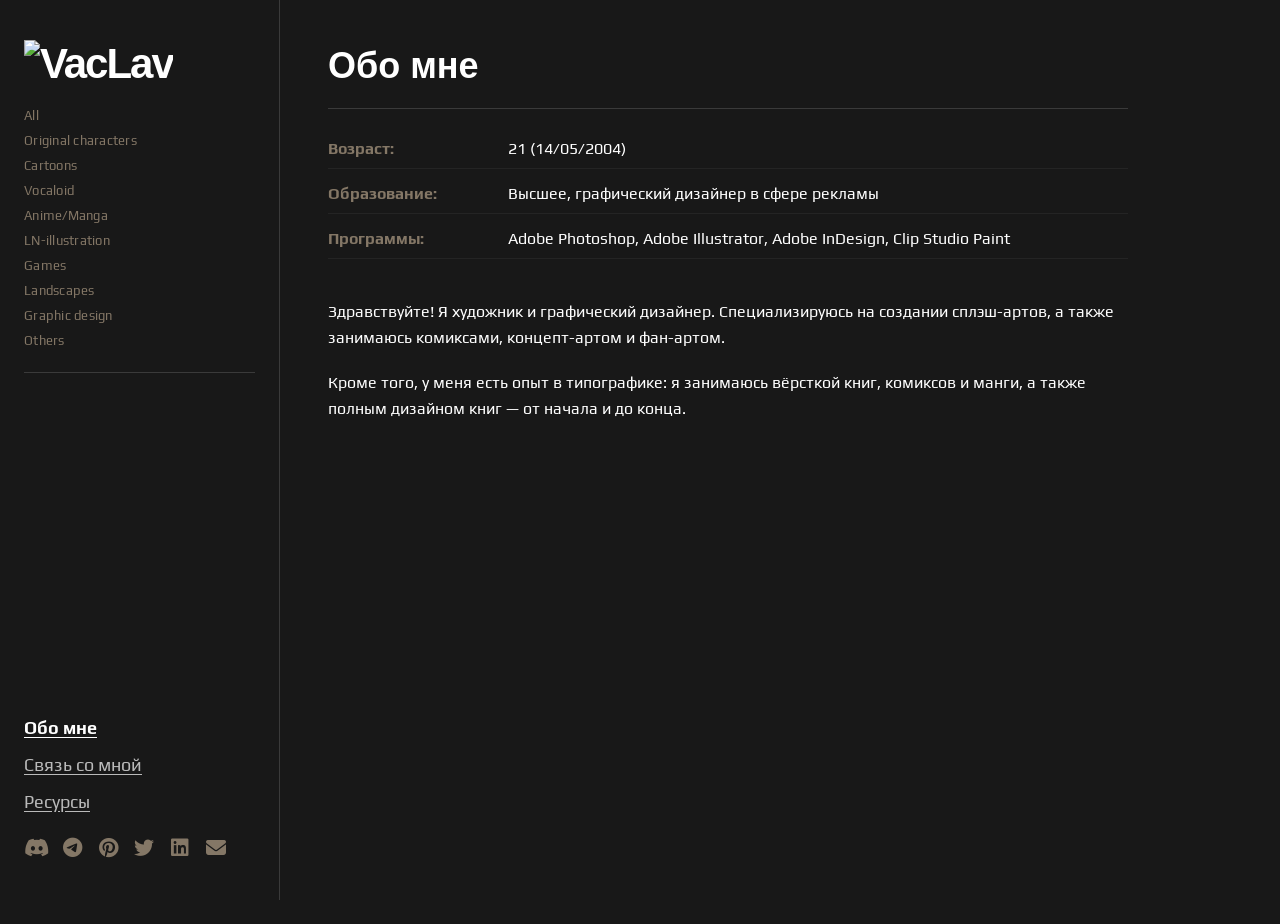
==== about.html @ 6098d991 "Add files via upload" ====
<!DOCTYPE html>
<html lang="en">
<head>
  <meta charset="UTF-8">
  <meta name="viewport" content="width=device-width, initial-scale=1.0">
  <title>VacLav | About</title>
  <link rel="preconnect" href="https://fonts.googleapis.com">
  <link rel="preconnect" href="https://fonts.gstatic.com" crossorigin>
  <link href="https://fonts.googleapis.com/css2?family=Post+No+Bills+Colombo:wght@400;600&family=Play:wght@400;700&display=swap" rel="stylesheet">
  <link rel="stylesheet" href="https://cdnjs.cloudflare.com/ajax/libs/font-awesome/6.4.0/css/all.min.css">
  <link rel="stylesheet" href="css/styles.css">
</head>
<body class="about-page">

<div class="container">

  <!-- LEFT PANEL - Sidebar -->
  <aside class="sidebar">
  <h1 class="name" onclick="window.location.href='index.html';" style="cursor: pointer; border-bottom: none; padding: 0; margin-bottom: 20px;">
  <img src="images/Title.svg" alt="VacLav" style="width: 100%; max-width: 180px; height: auto;">
</h1>

    <div class="categories">
      <a href="index.html#/tag/all" class="category-link">All</a>
      <a href="index.html#/tag/original-characters" class="category-link">Original characters</a>
      <a href="index.html#/tag/cartoons" class="category-link">Cartoons</a>
      <a href="index.html#/tag/vocaloid" class="category-link">Vocaloid</a>
      <a href="index.html#/tag/anime-manga" class="category-link">Anime/Manga</a>
      <a href="index.html#/tag/ln-illustration" class="category-link">LN-illustration</a>
      <a href="index.html#/tag/games" class="category-link">Games</a>
      <a href="index.html#/tag/landscapes" class="category-link">Landscapes</a>
      <a href="index.html#/tag/graphic-design" class="category-link">Graphic design</a>
      <a href="index.html#/tag/others" class="category-link">Others</a>
    </div>

    <div class="spacer"></div>

    <nav class="main-nav">
      <a href="about.html" class="nav-link active-page">Обо мне</a>
      <a href="contact.html" class="nav-link">Связь со мной</a>
      <a href="resources.html" class="nav-link">Ресурсы</a>
    </nav>

    <!-- Social Icons -->
<div class="social-icons">
  <a href="https://discord.gg/jYSVGRtmV" class="social-link" aria-label="Discord">
    <i class="fa-brands fa-discord"></i>
  </a>

  <a href="https://t.me/VacLav_2348" class="social-link" aria-label="Telegram">
    <i class="fa-brands fa-telegram"></i>
  </a>

  <a href="https://ru.pinterest.com/vaclav2348/" class="social-link" aria-label="Pinterest">
    <i class="fa-brands fa-pinterest"></i>
  </a>

  <a href="https://x.com/vaclav2348" class="social-link" aria-label="Twitter">
    <i class="fa-brands fa-twitter"></i>
  </a>

  <a href="https://www.youtube.com/watch?v=dQw4w9WgXcQ" class="social-link" aria-label="LinkedIn">
    <i class="fa-brands fa-linkedin"></i>
  </a>

  <a href="mailto:vacslag@gmail.com" class="social-link" aria-label="Gmail">
  <i class="fa-solid fa-envelope"></i>
  </a>
</div>
  </aside>

  <!-- RIGHT PANEL - About content -->
  <main class="content">
    <div class="page-content">
      <h2 class="page-title">Обо мне</h2>
      
      <div class="info-block">
        <div class="info-item">
          <span class="info-label">Возраст:</span>
          <span class="info-value">21 (14/05/2004)</span>
        </div>
        <div class="info-item">
          <span class="info-label">Образование:</span>
          <span class="info-value">Высшее, графический дизайнер в сфере рекламы</span>
        </div>
        <div class="info-item">
          <span class="info-label">Программы:</span>
          <span class="info-value">Adobe Photoshop, Adobe Illustrator, Adobe InDesign, Clip Studio Paint</span>
        </div>
      </div>
      
      <div class="about-text">
        <p>Здравствуйте! Я художник и графический дизайнер. Специализируюсь на создании сплэш-артов, а также занимаюсь комиксами, концепт-артом и фан-артом.</p>
        <p>Кроме того, у меня есть опыт в типографике: я занимаюсь вёрсткой книг, комиксов и манги, а также полным дизайном книг — от начала и до конца.</p>
      </div>
    </div>
  </main>

</div>
<footer class="mobile-footer">
    <nav class="mobile-nav">
      <a href="index.html" class="nav-link">Главная</a>
      <a href="contact.html" class="nav-link">Связь со мной</a>
    </nav>
    <div class="mobile-socials">
  <a href="https://discord.gg/jYSVGRtmV" class="social-link" aria-label="Discord">
    <i class="fa-brands fa-discord"></i>
  </a>

  <a href="https://t.me/VacLav_2348" class="social-link" aria-label="Telegram">
    <i class="fa-brands fa-telegram"></i>
  </a>

  <a href="https://ru.pinterest.com/vaclav2348/" class="social-link" aria-label="Pinterest">
    <i class="fa-brands fa-pinterest"></i>
  </a>

  <a href="https://x.com/vaclav2348" class="social-link" aria-label="Twitter">
    <i class="fa-brands fa-twitter"></i>
  </a>

  <a href="https://www.youtube.com/watch?v=dQw4w9WgXcQ" class="social-link" aria-label="LinkedIn">
    <i class="fa-brands fa-linkedin"></i>
  </a>

  <a href="mailto:vacslag@gmail.com" class="social-link" aria-label="Gmail">
  <i class="fa-solid fa-envelope"></i>
    </div>
    <p class="copyright">© 2026 VacLav Portfolio</p>
  </footer>
</body>
</html>
---- css/styles.css ----
/* ========== CSS VARIABLES ========== */
:root {
  --color-bg:     #181818;
  --color-accent: rgba(132, 119, 102, 1);
  --color-white:  rgba(255, 255, 255, 1);
  --color-border: rgba(255, 255, 255, 0.15);
  --font-display: 'Post No Bills Colombo', sans-serif;
  --font-body:    'Play', sans-serif;
  --gap:          12px;
}

/* ========== LOCAL FONT FACES ========== */
@font-face {
  font-family: 'Post No Bills Colombo';
  src: url('fonts/post-no-bills-colombo.woff2') format('woff2'),
       url('fonts/post-no-bills-colombo.woff') format('woff');
  font-weight: normal;
  font-style: normal;
}

@font-face {
  font-family: 'Play';
  src: url('fonts/play.woff2') format('woff2'),
       url('fonts/play.woff') format('woff');
  font-weight: normal;
  font-style: normal;
}

/* ========== RESET ========== */
* {
  margin: 0;
  padding: 0;
  box-sizing: border-box;
}

body {
  background-color: var(--color-bg);
  font-family: var(--font-body);
  color: var(--color-white);
  /* Позволяем странице скроллиться по вертикали */
  overflow-y: auto; 
  min-height: 100vh;
}

/* ========== LAYOUT ========== */
.container {
  display: flex;
  width: 100%;
  max-width: 1400px;
  margin: 0 auto;
  /* Убираем жесткое ограничение высоты для бесконечного скролла */
  min-height: 100vh;
}

/* ========== SIDEBAR ========== */
.sidebar {
  width: 280px;
  background-color: var(--color-bg);
  padding: 40px 24px;
  /* Сайдбар остается на месте при прокрутке контента */
  position: sticky;
  top: 0;
  height: 100vh; 
  display: flex;
  flex-direction: column;
    border-right: 1px solid var(--color-border);
}

.name {
  font-family: var(--font-display);
  font-size: 42px;
  font-weight: 600;
  letter-spacing: -2px;
  margin-bottom: 20px;
  padding-bottom: 20px;
  border-bottom: 1px solid var(--color-border);
}

/* ========== CATEGORIES ========== */
.categories {
  display: flex;
  flex-direction: column;
  gap: 10px;
  padding-bottom: 24px;
  border-bottom: 1px solid var(--color-border);
}

.category-link {
  color: var(--color-accent);
  text-decoration: none;
  font-size: 13px;
  letter-spacing: 0.02em;
  transition: color 0.2s;
}

.category-link:hover {
  color: var(--color-white);
}

.category-link.active {
  color: var(--color-white);
  font-weight: 700;
}

/* ========== SPACER ========== */
.spacer { flex: 1; }

/* ========== NAVIGATION ========== */
.main-nav {
  display: flex;
  flex-direction: column;
  gap: 16px;
  margin-bottom: 24px;
}

.main-nav .nav-link {
  color: var(--color-white);
  text-decoration: underline;
  text-underline-offset: 3px;
  font-size: 18px;
  opacity: 0.7;
  transition: opacity 0.2s;
}

.main-nav .nav-link:hover {
  opacity: 1;
}

.main-nav .nav-link.active-page {
  opacity: 1;
  font-weight: 700;
}

/* ========== SOCIAL ICONS ========== */
.social-icons {
  display: flex;
  flex-direction: row;
  flex-wrap: wrap;
  gap: 12px;
}

.social-link {
  color: var(--color-accent);
  display: flex;
  align-items: center;
  justify-content: center;
  width: 24px;
  height: 24px;
  transition: color 0.2s, transform 0.2s;
}

.social-link svg {
  width: 100%;
  height: 100%;
}

.social-link:hover {
  color: var(--color-white);
  transform: translateY(-2px);
}

/* ========== MAIN CONTENT ========== */
.content {
  flex: 1;
  padding: 45px 48px;
  /* Контент растет вниз в зависимости от количества элементов */
  height: auto; 
}

/* ========== FLEX GALLERY ========== */
.flex-gallery {
  display: flex;
  gap: var(--gap);
  width: 100%;
  /* Выравниваем элементы по верхнему краю, чтобы колонки не растягивались искусственно */
  align-items: flex-start;
}

/* Колонки */
.gallery-column {
  display: flex;
  flex-direction: column;
  flex: 1; /* Равномерно делят пространство */
  gap: var(--gap);
}

.flex-gallery {
  display: flex;
  gap: var(--gap);
  align-items: flex-start; 
  width: 100%;
}

.gallery-column {
  display: flex;
  flex-direction: column;
  flex: 1;
  gap: var(--gap);
}

.gallery-item {
  width: 100%;
  height: auto;
  display: block;
  border-radius: 8px;
  background-color: #1f1f1f; 
  transition: transform 0.3s ease, box-shadow 0.3s ease;
}

.gallery-item:hover {
  transform: translateY(-4px);
  box-shadow: 0 10px 24px rgba(0, 0, 0, 0.4);
}

/* ========== СТИЛИ ДЛЯ ВТОРОСТЕПЕННЫХ СТРАНИЦ (About/Contact) ========== */
.page-content {
  max-width: 800px;
  margin: 0;
}

.page-title {
  font-family: var(--font-display);
  font-size: 36px;
  font-weight: 600;
  margin-bottom: 30px;
  margin-top: 0;
  padding-bottom: 21px;
  border-bottom: 1px solid var(--color-border);
}

.info-block {
  display: flex;
  flex-direction: column;
  gap: 15px;
  margin-bottom: 40px;
}

.info-item {
  display: flex;
  border-bottom: 1px solid rgba(255, 255, 255, 0.05);
  padding-bottom: 10px;
}

.info-label {
  width: 180px;
  flex-shrink: 0;
  color: var(--color-accent);
  font-weight: bold;
}

.about-text p {
  font-family: var(--font-body);
  font-size: 16px;
  line-height: 1.6;
  color: var(--color-white);
  margin-bottom: 20px;
}

/* Форма контактов */
.contact-form {
  display: flex;
  flex-direction: column;
  gap: 20px;
  margin-bottom: 40px;
}

.form-group {
  display: flex;
  flex-direction: column;
  gap: 8px;
}

.form-group label {
  color: var(--color-accent);
  font-size: 14px;
}

.form-group input,
.form-group textarea {
  background-color: rgba(255, 255, 255, 0.05);
  border: 1px solid var(--color-border);
  border-radius: 4px;
  padding: 12px;
  color: var(--color-white);
  font-family: var(--font-body);
  transition: border-color 0.2s;
}

.form-group input:focus,
.form-group textarea:focus {
  outline: none;
  border-color: var(--color-accent);
}

.submit-btn {
  background-color: var(--color-accent);
  color: var(--color-bg);
  border: none;
  border-radius: 4px;
  padding: 12px 24px;
  font-family: var(--font-display);
  font-size: 18px;
  font-weight: 600;
  cursor: pointer;
  transition: background-color 0.2s;
  align-self: flex-start;
}

.submit-btn:hover {
  background-color: var(--color-white);
}

.social-link i {
  font-size: 20px; /* Размер иконок */
}

.social-link {
  text-decoration: none;
}

#scrollToTopBtn {
  position: fixed;
  bottom: 40px;
  right: 40px;
  width: 50px;
  height: 50px;
  border-radius: 50%;
  background-color: var(--color-accent);
  color: var(--color-bg);
  border: none;
  font-size: 20px;
  cursor: pointer;

  opacity: 0; 
  visibility: hidden;
  transform: translateY(20px);

  transition: opacity 0.3s ease, visibility 0.3s ease, transform 0.3s ease, background-color 0.2s ease;
  z-index: 1000;

  display: flex;
  align-items: center;
  justify-content: center;
  box-shadow: 0 4px 12px rgba(0, 0, 0, 0.3);
}

#scrollToTopBtn.show {
  opacity: 1;
  visibility: visible;
  transform: translateY(0);
}

#scrollToTopBtn:hover {
  background-color: var(--color-white);
  transform: translateY(-3px);
}

.mobile-footer {
  display: none;
}

.mobile-socials {
  display: flex;
  gap: 20px;
  justify-content: center;
  margin-bottom: 20px;
}

.mobile-socials a {
  color: var(--color-accent);
  font-size: 24px;
  text-decoration: none;
}

/* ========== АДАПТИВНОСТЬ ========== */
@media (max-width: 1024px) {
  /* Планшеты: отступы можно сделать меньше */
  :root {
    --gap: 10px;
  }
}

@media (max-width: 768px) {
  .container {
    flex-direction: column;
  }

  .sidebar {
    width: 100%;
    height: auto;
    position: relative;
    border-right: none;
    border-bottom: 1px solid var(--color-border);
  }

  .spacer {
    display: none;
  }

  .categories {
    flex-direction: row;
    flex-wrap: wrap;
    gap: 8px 14px;
  }

  .content {
    padding: 24px;
  }

  /* На мобильных экранах выстраиваем колонки галереи в один ряд по вертикали */
  .flex-gallery {
    flex-direction: column;
  }
  #scrollToTopBtn {
    bottom: 20px;
    right: 20px;
    width: 45px;
    height: 45px;
  }
}
@media (max-width: 576px) {
  .sidebar-footer-desktop {
    display: none;
  }

  .mobile-footer {
    display: flex;
    flex-direction: column;
    align-items: center;
    padding: 20px 20px;
    border-top: 1px solid var(--color-border);
    background-color: var(--color-bg);
    width: 100%;
  }

  .mobile-nav {
    display: flex;
    gap: 25px;
    margin-bottom: 25px;
  }

  .mobile-nav a {
    color: var(--color-white);
    text-decoration: underline;
    font-size: 18px;
    font-family: var(--font-body);
  }

  .copyright {
    font-size: 12px;
    color: var(--color-accent);
    opacity: 0.6;
  }
  .main-nav {
    display: none;
  }
  
  .social-icons {
    display: none;
  }
  .sidebar {
    border-bottom: none;
  }
  .about-page .categories, .about-page .sidebar,
  .contact-page .categories, .contact-page .sidebar {
    display: none;
  }
  .about-page .content,
  .contact-page .content {
    margin-bottom: 0;
    padding-bottom: 130px;
    padding-top: 40px;
    min-height: 0;
    height: auto;
  }
  .about-page .container,
  .contact-page .container {
    display: block;
    min-height: auto;
    height:auto;
  }
  .about-page .mobile-footer,
  .contact-page .mobile-footer {
    /* Убираем внешние отступы у футера, чтобы он плотно прилегал */
    margin-top: 0 !important;
    padding-top: 20px !important;
    padding-bottom: 20px !important;
    border-top: 1px solid var(--color-border);
}
}
.gallery-root {
  width: 100%;
}

.gallery-grid {
  column-count: 2;
  column-gap: var(--gap);
}

.gallery-grid.one-column {
  column-count: 1;
}

.gallery-block {
  position: relative;
  break-inside: avoid;
  margin-bottom: var(--gap);
  border-top: 1px solid var(--color-border);
  border-left: 1px solid var(--color-border);
  border-right: 1px solid var(--color-border);
  border-radius: 8px;
  overflow: hidden;
}

.gallery-block .gallery-item {
  width: 100%;
  height: auto;
  display: block;
}

/* .gallery-grid.two-columns .gallery-block:nth-child(4n + 1) {
  aspect-ratio: 4 / 5;
}

.gallery-grid.two-columns .gallery-block:nth-child(4n + 2) {
  aspect-ratio: 1 / 1;
}

.gallery-grid.two-columns .gallery-block:nth-child(4n + 3) {
  aspect-ratio: 5 / 4;
}

.gallery-grid.two-columns .gallery-block:nth-child(4n + 4) {
  aspect-ratio: 3 / 4;
} */
/* 
.gallery-grid.two-columns .gallery-block .gallery-item {
  height: 100%;
  object-fit: cover;
} */

.group-layout {
  display: block; /* Изменяем на block для masonry */
}

.group-main {
  width: 100%;
  height: auto;
  margin-bottom: var(--gap);
}

.group-side {
  display: grid;
  grid-template-columns: 1fr 1fr;
  gap: var(--gap);
}

.group-side .gallery-item {
  width: 100%;
  height: auto;
} 

/* Для group-block внутри masonry */
.gallery-block {
  break-inside: avoid;
  page-break-inside: avoid;
  margin-bottom: var(--gap);
}

/* Убедитесь, что изображения не ломают колонки */
.gallery-block img {
  width: 100%;
  height: auto;
  display: block;
}

/* Для group layout внутри masonry */
.group-layout {
  display: block;
}

.group-main {
  width: 100%;
  height: auto;
  margin-bottom: var(--gap);
}

.group-side {
  display: grid;
  grid-template-columns: 1fr 1fr;
  gap: var(--gap);
  margin-top: 0;
}
/* @media (max-width: 768px) {
  .gallery-grid {
    column-count: 1;
  }
  
  .group-side {
    grid-template-columns: 1fr 1fr;
  }
} */

.block-overlay {
  position: absolute;
  inset: 0;
  display: flex;
  align-items: flex-end;
  padding: 14px;
  color: #fff;
  opacity: 0;
  border-radius: 8px;
  background: linear-gradient(to bottom, rgba(0, 0, 0, 0.45), transparent 38%, transparent 62%, rgba(0, 0, 0, 0.65));
  transition: opacity 0.25s ease;
  pointer-events: none;
}

.gallery-block:hover .block-overlay {
  opacity: 1;
}

.gallery-block::after {
  content: "";
  position: absolute;
  inset: 0;
  border-radius: 8px;
  background: radial-gradient(120% 90% at 50% 50%, transparent 48%, rgba(0, 0, 0, 0.5) 100%);
  opacity: 0;
  transition: opacity 0.25s ease;
  pointer-events: none;
}

.gallery-block:hover::after {
  opacity: 1;
}

.view-title {
  font-family: var(--font-display);
  margin-bottom: 20px;
}

.clickable-image {
  cursor: pointer;
}

.gallery-item.is-fading {
  opacity: 0.3;
  transition: opacity 0.18s ease;
}

@media (max-width: 768px) {
  .gallery-grid.two-columns,
  .group-layout {
    grid-template-columns: 1fr;
  }

  .group-side {
    grid-template-columns: 1fr 1fr;
    grid-template-rows: auto;
  }

  .gallery-grid.one-column,
  .gallery-grid.two-columns {
    grid-template-columns: 1fr;
  }
}
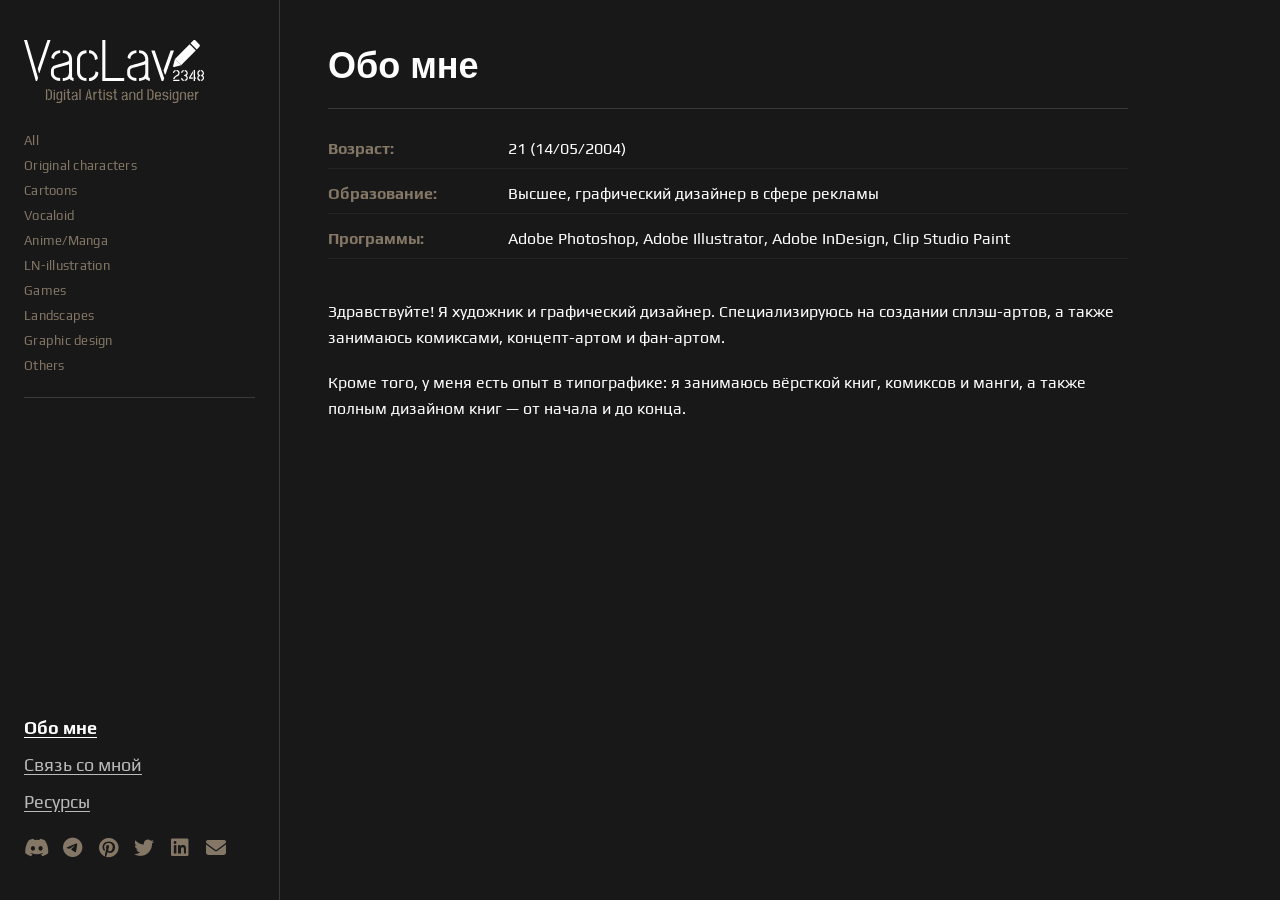
==== commit 4a169043: "Add files via upload" ====
--- a/about.html
+++ b/about.html
@@ -124,7 +124,8 @@
   </a>
 
   <a href="mailto:vacslag@gmail.com" class="social-link" aria-label="Gmail">
-  <i class="fa-solid fa-envelope"></i>
+    <i class="fa-solid fa-envelope"></i>
+  </a>
     </div>
     <p class="copyright">© 2026 VacLav Portfolio</p>
   </footer>
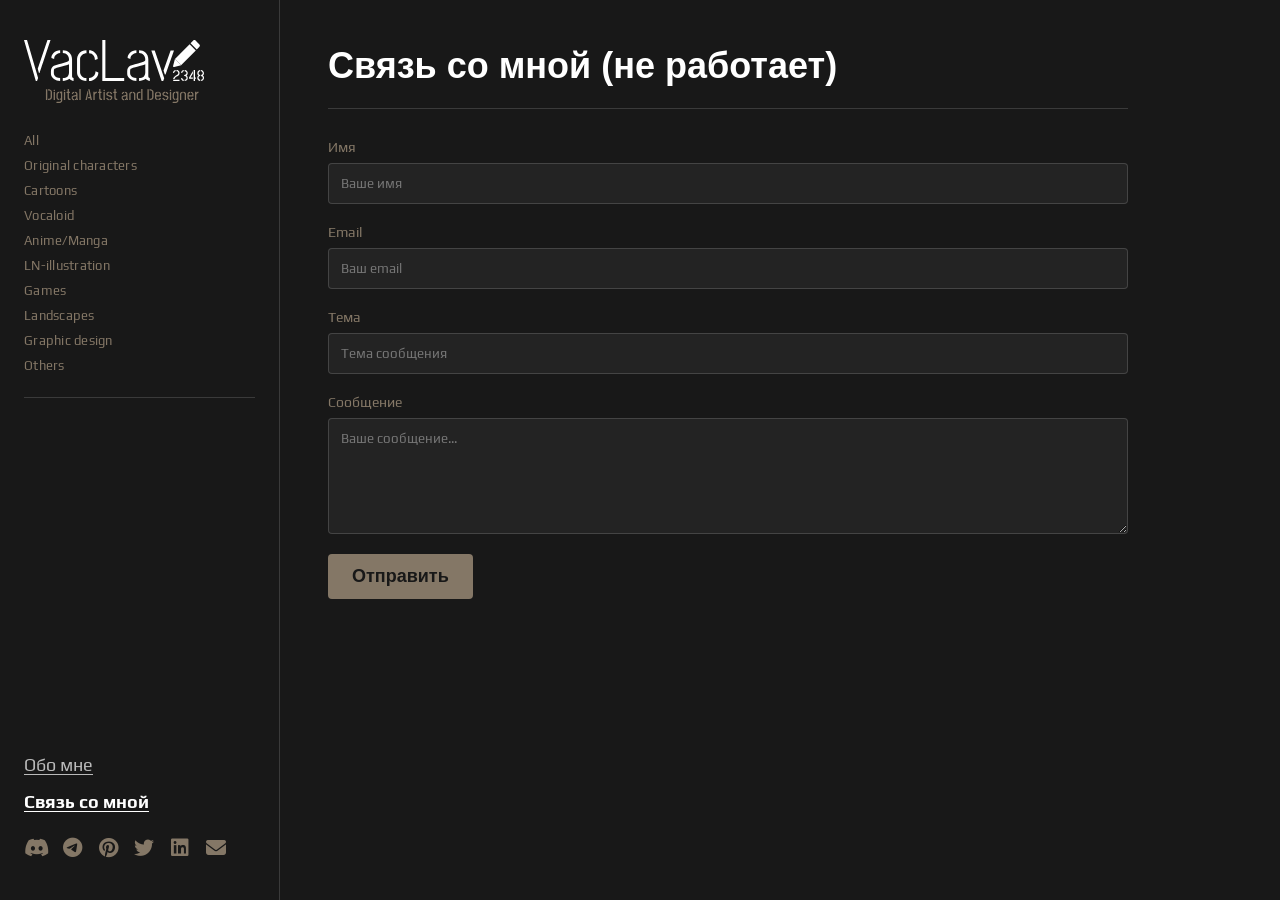
==== commit fb5c22de: "Update about.html" ====
--- a/about.html
+++ b/about.html
@@ -3,19 +3,19 @@
 <head>
   <meta charset="UTF-8">
   <meta name="viewport" content="width=device-width, initial-scale=1.0">
-  <title>VacLav | About</title>
+  <title>VacLav | Contacts</title>
   <link rel="preconnect" href="https://fonts.googleapis.com">
   <link rel="preconnect" href="https://fonts.gstatic.com" crossorigin>
   <link href="https://fonts.googleapis.com/css2?family=Post+No+Bills+Colombo:wght@400;600&family=Play:wght@400;700&display=swap" rel="stylesheet">
+  <link rel="stylesheet" href="css/styles.css">
   <link rel="stylesheet" href="https://cdnjs.cloudflare.com/ajax/libs/font-awesome/6.4.0/css/all.min.css">
-  <link rel="stylesheet" href="css/styles.css">
 </head>
-<body class="about-page">
+<body class="contact-page">
 
 <div class="container">
 
   <!-- LEFT PANEL - Sidebar -->
-  <aside class="sidebar">
+<aside class="sidebar">
   <h1 class="name" onclick="window.location.href='index.html';" style="cursor: pointer; border-bottom: none; padding: 0; margin-bottom: 20px;">
   <img src="images/Title.svg" alt="VacLav" style="width: 100%; max-width: 180px; height: auto;">
 </h1>
@@ -35,10 +35,11 @@
 
     <div class="spacer"></div>
 
+    <!-- Navigation with working links and active page highlight -->
     <nav class="main-nav">
-      <a href="about.html" class="nav-link active-page">Обо мне</a>
-      <a href="contact.html" class="nav-link">Связь со мной</a>
-      <a href="resources.html" class="nav-link">Ресурсы</a>
+      <a href="about.html" class="nav-link">Обо мне</a>
+      <a href="contact.html" class="nav-link active-page">Связь со мной</a>
+      <!-- <a href="resources.html" class="nav-link">Ресурсы</a> -->
     </nav>
 
     <!-- Social Icons -->
@@ -69,30 +70,35 @@
 </div>
   </aside>
 
-  <!-- RIGHT PANEL - About content -->
+  <!-- RIGHT PANEL - Contact Form -->
   <main class="content">
     <div class="page-content">
-      <h2 class="page-title">Обо мне</h2>
+      <h2 class="page-title">Связь со мной (не работает)</h2>
       
-      <div class="info-block">
-        <div class="info-item">
-          <span class="info-label">Возраст:</span>
-          <span class="info-value">21 (14/05/2004)</span>
+      <!-- Contact Form -->
+      <form class="contact-form" action="#" method="POST">
+        <div class="form-group">
+          <label for="name">Имя</label>
+          <input type="text" id="name" name="name" placeholder="Ваше имя" required>
         </div>
-        <div class="info-item">
-          <span class="info-label">Образование:</span>
-          <span class="info-value">Высшее, графический дизайнер в сфере рекламы</span>
+        
+        <div class="form-group">
+          <label for="email">Email</label>
+          <input type="email" id="email" name="email" placeholder="Ваш email" required>
         </div>
-        <div class="info-item">
-          <span class="info-label">Программы:</span>
-          <span class="info-value">Adobe Photoshop, Adobe Illustrator, Adobe InDesign, Clip Studio Paint</span>
+        
+        <div class="form-group">
+          <label for="subject">Тема</label>
+          <input type="text" id="subject" name="subject" placeholder="Тема сообщения" required>
         </div>
-      </div>
-      
-      <div class="about-text">
-        <p>Здравствуйте! Я художник и графический дизайнер. Специализируюсь на создании сплэш-артов, а также занимаюсь комиксами, концепт-артом и фан-артом.</p>
-        <p>Кроме того, у меня есть опыт в типографике: я занимаюсь вёрсткой книг, комиксов и манги, а также полным дизайном книг — от начала и до конца.</p>
-      </div>
+        
+        <div class="form-group">
+          <label for="message">Сообщение</label>
+          <textarea id="message" name="message" rows="6" placeholder="Ваше сообщение..." required></textarea>
+        </div>
+        
+        <button type="submit" class="submit-btn">Отправить</button>
+      </form>
     </div>
   </main>
 
@@ -100,7 +106,7 @@
 <footer class="mobile-footer">
     <nav class="mobile-nav">
       <a href="index.html" class="nav-link">Главная</a>
-      <a href="contact.html" class="nav-link">Связь со мной</a>
+      <a href="about.html" class="nav-link">Обо мне</a>
     </nav>
     <div class="mobile-socials">
   <a href="https://discord.gg/jYSVGRtmV" class="social-link" aria-label="Discord">
@@ -130,4 +136,4 @@
     <p class="copyright">© 2026 VacLav Portfolio</p>
   </footer>
 </body>
-</html>+</html>
--- a/css/styles.css
+++ b/css/styles.css
@@ -33,12 +33,12 @@
   box-sizing: border-box;
 }
 
+/* ========== BASE ========== */
 body {
   background-color: var(--color-bg);
   font-family: var(--font-body);
   color: var(--color-white);
-  /* Позволяем странице скроллиться по вертикали */
-  overflow-y: auto; 
+  overflow-y: auto;
   min-height: 100vh;
 }
 
@@ -48,7 +48,6 @@
   width: 100%;
   max-width: 1400px;
   margin: 0 auto;
-  /* Убираем жесткое ограничение высоты для бесконечного скролла */
   min-height: 100vh;
 }
 
@@ -57,13 +56,12 @@
   width: 280px;
   background-color: var(--color-bg);
   padding: 40px 24px;
-  /* Сайдбар остается на месте при прокрутке контента */
   position: sticky;
   top: 0;
-  height: 100vh; 
+  height: 100vh;
   display: flex;
   flex-direction: column;
-    border-right: 1px solid var(--color-border);
+  border-right: 1px solid var(--color-border);
 }
 
 .name {
@@ -93,12 +91,12 @@
   transition: color 0.2s;
 }
 
-.category-link:hover {
-  color: var(--color-white);
-}
-
+.category-link:hover,
 .category-link.active {
   color: var(--color-white);
+}
+
+.category-link.active {
   font-weight: 700;
 }
 
@@ -122,25 +120,25 @@
   transition: opacity 0.2s;
 }
 
-.main-nav .nav-link:hover {
-  opacity: 1;
-}
-
+.main-nav .nav-link:hover,
 .main-nav .nav-link.active-page {
   opacity: 1;
+}
+
+.main-nav .nav-link.active-page {
   font-weight: 700;
 }
 
 /* ========== SOCIAL ICONS ========== */
 .social-icons {
   display: flex;
-  flex-direction: row;
   flex-wrap: wrap;
   gap: 12px;
 }
 
 .social-link {
   color: var(--color-accent);
+  text-decoration: none;
   display: flex;
   align-items: center;
   justify-content: center;
@@ -149,10 +147,8 @@
   transition: color 0.2s, transform 0.2s;
 }
 
-.social-link svg {
-  width: 100%;
-  height: 100%;
-}
+.social-link svg { width: 100%; height: 100%; }
+.social-link i   { font-size: 20px; }
 
 .social-link:hover {
   color: var(--color-white);
@@ -163,38 +159,44 @@
 .content {
   flex: 1;
   padding: 45px 48px;
-  /* Контент растет вниз в зависимости от количества элементов */
-  height: auto; 
-}
-
-/* ========== FLEX GALLERY ========== */
-.flex-gallery {
-  display: flex;
-  gap: var(--gap);
+}
+
+/* ========== GALLERY GRID ========== */
+.gallery-root {
   width: 100%;
-  /* Выравниваем элементы по верхнему краю, чтобы колонки не растягивались искусственно */
-  align-items: flex-start;
-}
-
-/* Колонки */
-.gallery-column {
-  display: flex;
-  flex-direction: column;
-  flex: 1; /* Равномерно делят пространство */
-  gap: var(--gap);
-}
-
-.flex-gallery {
-  display: flex;
-  gap: var(--gap);
-  align-items: flex-start; 
+}
+
+.gallery-grid {
+  column-count: 2;
+  column-gap: var(--gap);
+}
+
+.gallery-grid.one-column {
+  column-count: 1;
+}
+
+.gallery-block {
+  break-inside: avoid;
+  margin-bottom: var(--gap);
+  position: relative;
+  border: 1px solid var(--color-border);
+  border-bottom: none;
+  border-radius: 8px;
+  overflow: hidden;
+  cursor: pointer;
+}
+
+.group-layout { display: block; }
+
+.group-main {
   width: 100%;
-}
-
-.gallery-column {
-  display: flex;
-  flex-direction: column;
-  flex: 1;
+  height: auto;
+  margin-bottom: var(--gap);
+}
+
+.group-side {
+  display: grid;
+  grid-template-columns: 1fr 1fr;
   gap: var(--gap);
 }
 
@@ -203,27 +205,124 @@
   height: auto;
   display: block;
   border-radius: 8px;
-  background-color: #1f1f1f; 
+  background-color: #1f1f1f;
   transition: transform 0.3s ease, box-shadow 0.3s ease;
 }
 
-.gallery-item:hover {
+/* Hover lift only on home/tag cards */
+.home-view .gallery-item:hover,
+.tag-view .gallery-item:hover {
   transform: translateY(-4px);
   box-shadow: 0 10px 24px rgba(0, 0, 0, 0.4);
 }
 
-/* ========== СТИЛИ ДЛЯ ВТОРОСТЕПЕННЫХ СТРАНИЦ (About/Contact) ========== */
-.page-content {
-  max-width: 800px;
-  margin: 0;
-}
+.block-overlay {
+  position: absolute;
+  inset: 0;
+  display: flex;
+  align-items: flex-end;
+  padding: 14px;
+  color: #fff;
+  opacity: 0;
+  background: linear-gradient(to bottom, rgba(0,0,0,0.45), transparent 38%, transparent 62%, rgba(0,0,0,0.65));
+  transition: opacity 0.25s ease;
+  pointer-events: none;
+}
+
+.gallery-block:hover .block-overlay {
+  opacity: 1;
+}
+
+.gallery-block::after {
+  content: "";
+  position: absolute;
+  inset: 0;
+  background: radial-gradient(120% 90% at 50% 50%, transparent 48%, rgba(0,0,0,0.5) 100%);
+  opacity: 0;
+  transition: opacity 0.25s ease;
+  pointer-events: none;
+}
+
+.gallery-block:hover::after {
+  opacity: 1;
+}
+
+.view-title {
+  font-family: var(--font-display);
+  margin-bottom: 20px;
+}
+
+.clickable-image         { cursor: pointer; }
+/* ========== STAGE WRAPPER & ARROWS ========== */
+.stage-wrapper {
+  position: relative;
+}
+
+.stage-arrow {
+  position: absolute;
+  top: 50%;
+  transform: translateY(-50%);
+  z-index: 20;
+  width: 40px;
+  height: 40px;
+  border-radius: 50%;
+  border: none;
+  background: rgba(0, 0, 0, 0.55);
+  color: #fff;
+  font-size: 26px;
+  line-height: 1;
+  display: flex;
+  align-items: center;
+  justify-content: center;
+  cursor: pointer;
+  opacity: 0;
+  transition: opacity 0.2s ease, background 0.2s ease, transform 0.2s ease;
+  backdrop-filter: blur(2px);
+  padding: 0;
+}
+
+.stage-arrow-left  { left: 12px; }
+.stage-arrow-right { right: 12px; }
+
+.stage-wrapper.has-arrows:hover .stage-arrow {
+  opacity: 0.85;
+}
+
+.stage-arrow:hover {
+  background: rgba(132, 119, 102, 0.85);
+  transform: translateY(-50%) scale(1.1);
+  opacity: 1 !important;
+}
+
+.stage-counter {
+  position: absolute;
+  bottom: 10px;
+  left: 50%;
+  transform: translateX(-50%);
+  background: rgba(0, 0, 0, 0.5);
+  color: #fff;
+  font-size: 12px;
+  font-family: var(--font-body);
+  padding: 3px 10px;
+  border-radius: 20px;
+  opacity: 0;
+  transition: opacity 0.2s ease;
+  pointer-events: none;
+  white-space: nowrap;
+}
+
+.stage-wrapper.has-arrows:hover .stage-counter {
+  opacity: 1;
+}
+
+/* ========== ABOUT / CONTACT PAGES ========== */
+.page-content { max-width: 800px; }
 
 .page-title {
   font-family: var(--font-display);
   font-size: 36px;
   font-weight: 600;
   margin-bottom: 30px;
-  margin-top: 0;
   padding-bottom: 21px;
   border-bottom: 1px solid var(--color-border);
 }
@@ -249,14 +348,12 @@
 }
 
 .about-text p {
-  font-family: var(--font-body);
   font-size: 16px;
   line-height: 1.6;
-  color: var(--color-white);
   margin-bottom: 20px;
 }
 
-/* Форма контактов */
+/* ========== CONTACT FORM ========== */
 .contact-form {
   display: flex;
   flex-direction: column;
@@ -310,14 +407,7 @@
   background-color: var(--color-white);
 }
 
-.social-link i {
-  font-size: 20px; /* Размер иконок */
-}
-
-.social-link {
-  text-decoration: none;
-}
-
+/* ========== SCROLL TO TOP ========== */
 #scrollToTopBtn {
   position: fixed;
   bottom: 40px;
@@ -330,14 +420,11 @@
   border: none;
   font-size: 20px;
   cursor: pointer;
-
-  opacity: 0; 
+  opacity: 0;
   visibility: hidden;
   transform: translateY(20px);
-
   transition: opacity 0.3s ease, visibility 0.3s ease, transform 0.3s ease, background-color 0.2s ease;
   z-index: 1000;
-
   display: flex;
   align-items: center;
   justify-content: center;
@@ -355,9 +442,8 @@
   transform: translateY(-3px);
 }
 
-.mobile-footer {
-  display: none;
-}
+/* ========== MOBILE FOOTER ========== */
+.mobile-footer { display: none; }
 
 .mobile-socials {
   display: flex;
@@ -372,18 +458,13 @@
   text-decoration: none;
 }
 
-/* ========== АДАПТИВНОСТЬ ========== */
+/* ========== RESPONSIVE ========== */
 @media (max-width: 1024px) {
-  /* Планшеты: отступы можно сделать меньше */
-  :root {
-    --gap: 10px;
-  }
+  :root { --gap: 10px; }
 }
 
 @media (max-width: 768px) {
-  .container {
-    flex-direction: column;
-  }
+  .container    { flex-direction: column; }
 
   .sidebar {
     width: 100%;
@@ -393,9 +474,7 @@
     border-bottom: 1px solid var(--color-border);
   }
 
-  .spacer {
-    display: none;
-  }
+  .spacer { display: none; }
 
   .categories {
     flex-direction: row;
@@ -403,14 +482,12 @@
     gap: 8px 14px;
   }
 
-  .content {
-    padding: 24px;
-  }
-
-  /* На мобильных экранах выстраиваем колонки галереи в один ряд по вертикали */
-  .flex-gallery {
-    flex-direction: column;
-  }
+  .content { padding: 24px; }
+
+  .flex-gallery  { flex-direction: column; }
+  .gallery-grid  { column-count: 1; }
+  .group-side    { grid-template-columns: 1fr; }
+
   #scrollToTopBtn {
     bottom: 20px;
     right: 20px;
@@ -418,16 +495,15 @@
     height: 45px;
   }
 }
+
 @media (max-width: 576px) {
-  .sidebar-footer-desktop {
-    display: none;
-  }
+  .sidebar-footer-desktop { display: none; }
 
   .mobile-footer {
     display: flex;
     flex-direction: column;
     align-items: center;
-    padding: 20px 20px;
+    padding: 20px;
     border-top: 1px solid var(--color-border);
     background-color: var(--color-bg);
     width: 100%;
@@ -443,7 +519,6 @@
     color: var(--color-white);
     text-decoration: underline;
     font-size: 18px;
-    font-family: var(--font-body);
   }
 
   .copyright {
@@ -451,216 +526,35 @@
     color: var(--color-accent);
     opacity: 0.6;
   }
-  .main-nav {
-    display: none;
-  }
-  
-  .social-icons {
-    display: none;
-  }
-  .sidebar {
-    border-bottom: none;
-  }
-  .about-page .categories, .about-page .sidebar,
-  .contact-page .categories, .contact-page .sidebar {
-    display: none;
-  }
+
+  .main-nav,
+  .social-icons { display: none; }
+
+  .sidebar { border-bottom: none; }
+
+  .about-page .categories,
+  .about-page .sidebar,
+  .contact-page .categories,
+  .contact-page .sidebar { display: none; }
+
   .about-page .content,
   .contact-page .content {
-    margin-bottom: 0;
+    padding-top: 40px;
     padding-bottom: 130px;
-    padding-top: 40px;
-    min-height: 0;
-    height: auto;
-  }
+  }
+
   .about-page .container,
   .contact-page .container {
     display: block;
     min-height: auto;
-    height:auto;
-  }
+    height: auto;
+  }
+
   .about-page .mobile-footer,
   .contact-page .mobile-footer {
-    /* Убираем внешние отступы у футера, чтобы он плотно прилегал */
     margin-top: 0 !important;
     padding-top: 20px !important;
     padding-bottom: 20px !important;
     border-top: 1px solid var(--color-border);
-}
-}
-.gallery-root {
-  width: 100%;
-}
-
-.gallery-grid {
-  column-count: 2;
-  column-gap: var(--gap);
-}
-
-.gallery-grid.one-column {
-  column-count: 1;
-}
-
-.gallery-block {
-  position: relative;
-  break-inside: avoid;
-  margin-bottom: var(--gap);
-  border-top: 1px solid var(--color-border);
-  border-left: 1px solid var(--color-border);
-  border-right: 1px solid var(--color-border);
-  border-radius: 8px;
-  overflow: hidden;
-}
-
-.gallery-block .gallery-item {
-  width: 100%;
-  height: auto;
-  display: block;
-}
-
-/* .gallery-grid.two-columns .gallery-block:nth-child(4n + 1) {
-  aspect-ratio: 4 / 5;
-}
-
-.gallery-grid.two-columns .gallery-block:nth-child(4n + 2) {
-  aspect-ratio: 1 / 1;
-}
-
-.gallery-grid.two-columns .gallery-block:nth-child(4n + 3) {
-  aspect-ratio: 5 / 4;
-}
-
-.gallery-grid.two-columns .gallery-block:nth-child(4n + 4) {
-  aspect-ratio: 3 / 4;
-} */
-/* 
-.gallery-grid.two-columns .gallery-block .gallery-item {
-  height: 100%;
-  object-fit: cover;
-} */
-
-.group-layout {
-  display: block; /* Изменяем на block для masonry */
-}
-
-.group-main {
-  width: 100%;
-  height: auto;
-  margin-bottom: var(--gap);
-}
-
-.group-side {
-  display: grid;
-  grid-template-columns: 1fr 1fr;
-  gap: var(--gap);
-}
-
-.group-side .gallery-item {
-  width: 100%;
-  height: auto;
-} 
-
-/* Для group-block внутри masonry */
-.gallery-block {
-  break-inside: avoid;
-  page-break-inside: avoid;
-  margin-bottom: var(--gap);
-}
-
-/* Убедитесь, что изображения не ломают колонки */
-.gallery-block img {
-  width: 100%;
-  height: auto;
-  display: block;
-}
-
-/* Для group layout внутри masonry */
-.group-layout {
-  display: block;
-}
-
-.group-main {
-  width: 100%;
-  height: auto;
-  margin-bottom: var(--gap);
-}
-
-.group-side {
-  display: grid;
-  grid-template-columns: 1fr 1fr;
-  gap: var(--gap);
-  margin-top: 0;
-}
-/* @media (max-width: 768px) {
-  .gallery-grid {
-    column-count: 1;
-  }
-  
-  .group-side {
-    grid-template-columns: 1fr 1fr;
-  }
-} */
-
-.block-overlay {
-  position: absolute;
-  inset: 0;
-  display: flex;
-  align-items: flex-end;
-  padding: 14px;
-  color: #fff;
-  opacity: 0;
-  border-radius: 8px;
-  background: linear-gradient(to bottom, rgba(0, 0, 0, 0.45), transparent 38%, transparent 62%, rgba(0, 0, 0, 0.65));
-  transition: opacity 0.25s ease;
-  pointer-events: none;
-}
-
-.gallery-block:hover .block-overlay {
-  opacity: 1;
-}
-
-.gallery-block::after {
-  content: "";
-  position: absolute;
-  inset: 0;
-  border-radius: 8px;
-  background: radial-gradient(120% 90% at 50% 50%, transparent 48%, rgba(0, 0, 0, 0.5) 100%);
-  opacity: 0;
-  transition: opacity 0.25s ease;
-  pointer-events: none;
-}
-
-.gallery-block:hover::after {
-  opacity: 1;
-}
-
-.view-title {
-  font-family: var(--font-display);
-  margin-bottom: 20px;
-}
-
-.clickable-image {
-  cursor: pointer;
-}
-
-.gallery-item.is-fading {
-  opacity: 0.3;
-  transition: opacity 0.18s ease;
-}
-
-@media (max-width: 768px) {
-  .gallery-grid.two-columns,
-  .group-layout {
-    grid-template-columns: 1fr;
-  }
-
-  .group-side {
-    grid-template-columns: 1fr 1fr;
-    grid-template-rows: auto;
-  }
-
-  .gallery-grid.one-column,
-  .gallery-grid.two-columns {
-    grid-template-columns: 1fr;
-  }
-}
+  }
+}
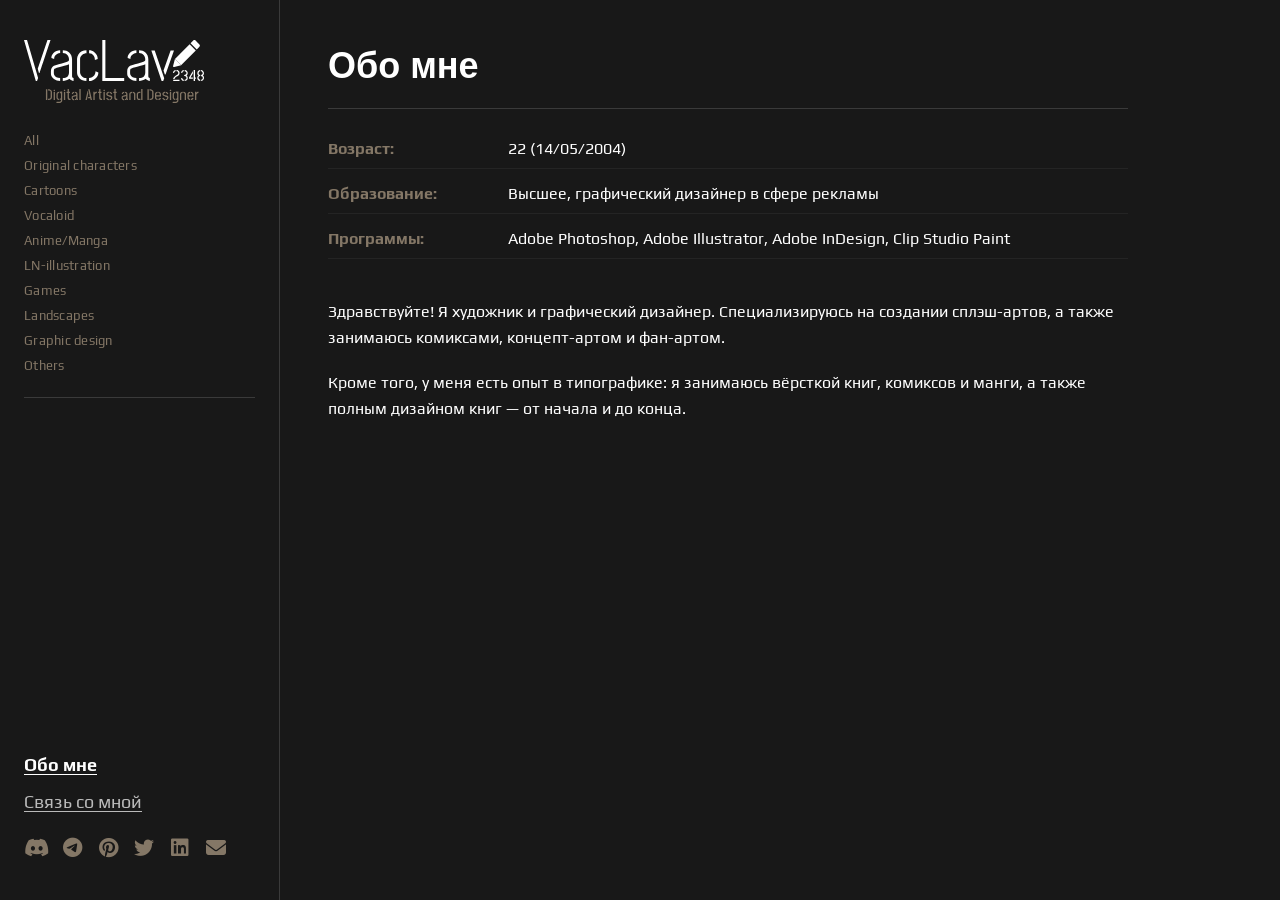
==== commit 64f1ab8b: "Update about.html" ====
--- a/about.html
+++ b/about.html
@@ -3,19 +3,19 @@
 <head>
   <meta charset="UTF-8">
   <meta name="viewport" content="width=device-width, initial-scale=1.0">
-  <title>VacLav | Contacts</title>
+  <title>VacLav | About</title>
   <link rel="preconnect" href="https://fonts.googleapis.com">
   <link rel="preconnect" href="https://fonts.gstatic.com" crossorigin>
   <link href="https://fonts.googleapis.com/css2?family=Post+No+Bills+Colombo:wght@400;600&family=Play:wght@400;700&display=swap" rel="stylesheet">
+  <link rel="stylesheet" href="https://cdnjs.cloudflare.com/ajax/libs/font-awesome/6.4.0/css/all.min.css">
   <link rel="stylesheet" href="css/styles.css">
-  <link rel="stylesheet" href="https://cdnjs.cloudflare.com/ajax/libs/font-awesome/6.4.0/css/all.min.css">
 </head>
-<body class="contact-page">
+<body class="about-page">
 
 <div class="container">
 
   <!-- LEFT PANEL - Sidebar -->
-<aside class="sidebar">
+  <aside class="sidebar">
   <h1 class="name" onclick="window.location.href='index.html';" style="cursor: pointer; border-bottom: none; padding: 0; margin-bottom: 20px;">
   <img src="images/Title.svg" alt="VacLav" style="width: 100%; max-width: 180px; height: auto;">
 </h1>
@@ -35,10 +35,9 @@
 
     <div class="spacer"></div>
 
-    <!-- Navigation with working links and active page highlight -->
     <nav class="main-nav">
-      <a href="about.html" class="nav-link">Обо мне</a>
-      <a href="contact.html" class="nav-link active-page">Связь со мной</a>
+      <a href="about.html" class="nav-link active-page">Обо мне</a>
+      <a href="contact.html" class="nav-link">Связь со мной</a>
       <!-- <a href="resources.html" class="nav-link">Ресурсы</a> -->
     </nav>
 
@@ -70,35 +69,30 @@
 </div>
   </aside>
 
-  <!-- RIGHT PANEL - Contact Form -->
+  <!-- RIGHT PANEL - About content -->
   <main class="content">
     <div class="page-content">
-      <h2 class="page-title">Связь со мной (не работает)</h2>
+      <h2 class="page-title">Обо мне</h2>
       
-      <!-- Contact Form -->
-      <form class="contact-form" action="#" method="POST">
-        <div class="form-group">
-          <label for="name">Имя</label>
-          <input type="text" id="name" name="name" placeholder="Ваше имя" required>
+      <div class="info-block">
+        <div class="info-item">
+          <span class="info-label">Возраст:</span>
+          <span class="info-value">22 (14/05/2004)</span>
         </div>
-        
-        <div class="form-group">
-          <label for="email">Email</label>
-          <input type="email" id="email" name="email" placeholder="Ваш email" required>
+        <div class="info-item">
+          <span class="info-label">Образование:</span>
+          <span class="info-value">Высшее, графический дизайнер в сфере рекламы</span>
         </div>
-        
-        <div class="form-group">
-          <label for="subject">Тема</label>
-          <input type="text" id="subject" name="subject" placeholder="Тема сообщения" required>
+        <div class="info-item">
+          <span class="info-label">Программы:</span>
+          <span class="info-value">Adobe Photoshop, Adobe Illustrator, Adobe InDesign, Clip Studio Paint</span>
         </div>
-        
-        <div class="form-group">
-          <label for="message">Сообщение</label>
-          <textarea id="message" name="message" rows="6" placeholder="Ваше сообщение..." required></textarea>
-        </div>
-        
-        <button type="submit" class="submit-btn">Отправить</button>
-      </form>
+      </div>
+      
+      <div class="about-text">
+        <p>Здравствуйте! Я художник и графический дизайнер. Специализируюсь на создании сплэш-артов, а также занимаюсь комиксами, концепт-артом и фан-артом.</p>
+        <p>Кроме того, у меня есть опыт в типографике: я занимаюсь вёрсткой книг, комиксов и манги, а также полным дизайном книг — от начала и до конца.</p>
+      </div>
     </div>
   </main>
 
@@ -106,7 +100,7 @@
 <footer class="mobile-footer">
     <nav class="mobile-nav">
       <a href="index.html" class="nav-link">Главная</a>
-      <a href="about.html" class="nav-link">Обо мне</a>
+      <a href="contact.html" class="nav-link">Связь со мной</a>
     </nav>
     <div class="mobile-socials">
   <a href="https://discord.gg/jYSVGRtmV" class="social-link" aria-label="Discord">
--- a/css/styles.css
+++ b/css/styles.css
@@ -179,8 +179,6 @@
   break-inside: avoid;
   margin-bottom: var(--gap);
   position: relative;
-  border: 1px solid var(--color-border);
-  border-bottom: none;
   border-radius: 8px;
   overflow: hidden;
   cursor: pointer;
@@ -198,6 +196,16 @@
   display: grid;
   grid-template-columns: 1fr 1fr;
   gap: var(--gap);
+}
+
+.group-side .gallery-item {
+  aspect-ratio: 1 / 1;
+  object-fit: cover;
+}
+
+.single-block .gallery-item {
+  aspect-ratio: 4 / 3;
+  object-fit: cover;
 }
 
 .gallery-item {
@@ -253,6 +261,7 @@
 }
 
 .clickable-image         { cursor: pointer; }
+
 /* ========== STAGE WRAPPER & ARROWS ========== */
 .stage-wrapper {
   position: relative;
